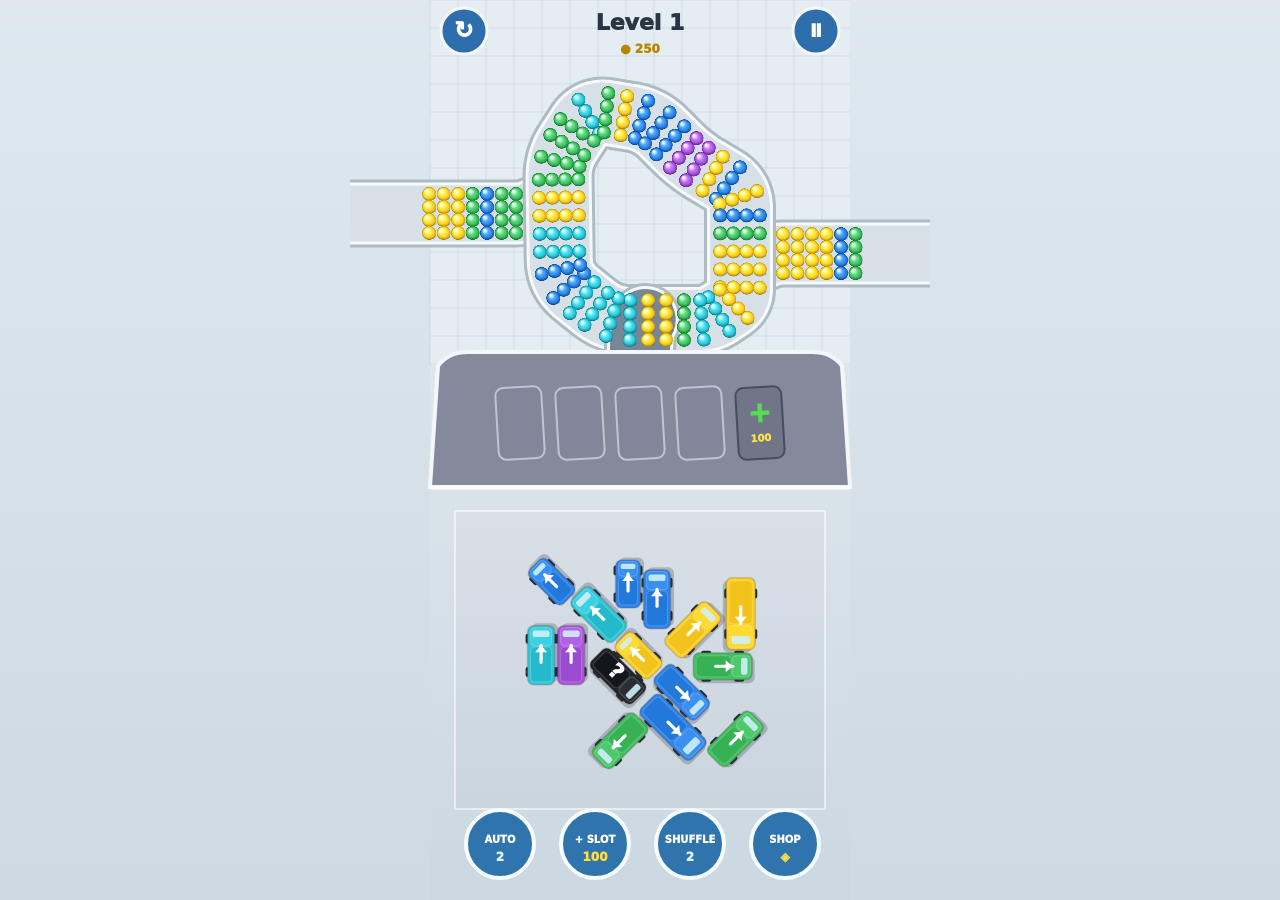
==== sweet-truck-jam/index.html @ ab4795d4 "Publish Build 65 with fully populated visible feeders" ====
<!doctype html>
<html lang="en">
<head>
<meta charset="utf-8" />
<meta name="viewport" content="width=device-width, initial-scale=1, viewport-fit=cover, maximum-scale=1, user-scalable=no" />
<meta name="theme-color" content="#dfe8ef" />
<title>Sweet Traffic Fever</title>
<link rel="stylesheet" href="style.css?v=65" />
</head>
<body>
<div id="app">
  <canvas id="game" aria-label="Sweet Traffic Fever game"></canvas>
  <div id="toast"></div>
  <div id="overlay" class="hidden">
    <div class="card">
      <div class="badge" id="overlayBadge">✓</div>
      <h1 id="overlayTitle">DELIVERED!</h1>
      <p id="overlayText"></p>
      <button id="overlayPrimary">NEXT LEVEL</button>
      <button id="overlaySecondary">RESTART</button>
    </div>
  </div>
</div>
<script src="game65.js?v=65"></script>
<!-- build-42-conveyor -->
</body>
</html>
---- sweet-truck-jam/style.css ----
html,body{margin:0;width:100%;height:100%;overflow:hidden;background:#dfe8ef;font-family:ui-rounded,"SF Pro Rounded",system-ui,-apple-system,BlinkMacSystemFont,"Segoe UI",sans-serif;touch-action:none;-webkit-user-select:none;user-select:none}
#app{position:fixed;inset:0;display:grid;place-items:center;background:linear-gradient(#dfe8ef,#cdd9e3)}
#game{display:block;width:100%;height:100%;touch-action:none}
#toast{position:fixed;left:50%;bottom:max(88px,calc(env(safe-area-inset-bottom) + 70px));transform:translate(-50%,12px);z-index:20;max-width:min(86vw,420px);padding:9px 14px;border-radius:18px;background:rgba(28,39,54,.84);color:white;font-weight:900;font-size:13px;letter-spacing:.2px;text-align:center;opacity:0;transition:opacity .16s ease,transform .16s ease;pointer-events:none;backdrop-filter:blur(8px)}
#toast.show{opacity:1;transform:translate(-50%,0)}
#overlay{position:fixed;inset:0;z-index:50;background:rgba(23,32,46,.52);display:grid;place-items:center;padding:22px;backdrop-filter:blur(6px)}
#overlay.hidden{display:none}
.card{width:min(86vw,360px);box-sizing:border-box;background:#fff;border-radius:28px;padding:24px;text-align:center;box-shadow:0 24px 80px rgba(0,0,0,.28)}
.badge{width:74px;height:74px;margin:0 auto 8px;border-radius:50%;display:grid;place-items:center;background:#e4f7eb;color:#2b9f5d;font-size:40px;font-weight:1000}.card h1{margin:4px 0 8px;font-size:28px;color:#26344b}.card p{margin:0 0 16px;color:#728099;font-weight:700;line-height:1.35}.card button{width:100%;min-height:50px;border:0;border-radius:15px;margin-top:9px;font-weight:1000;font-size:15px}.card button:first-of-type{background:#2c5aa0;color:#fff}.card button:last-of-type{background:#edf2f7;color:#344158}
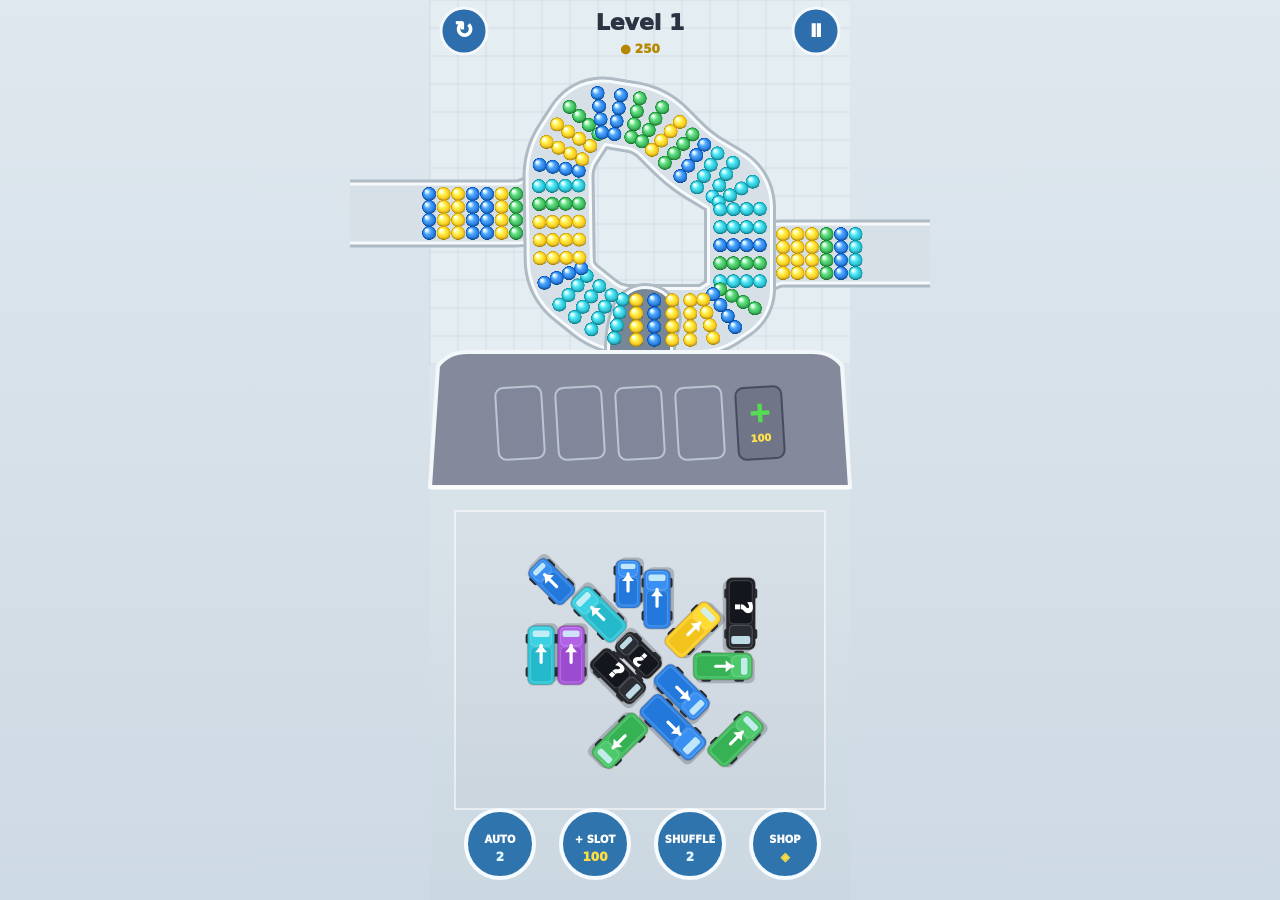
==== commit 8a3867e5: "Publish Build 66 with harder garage obstacle levels" ====
--- a/sweet-truck-jam/index.html
+++ b/sweet-truck-jam/index.html
@@ -5,7 +5,7 @@
 <meta name="viewport" content="width=device-width, initial-scale=1, viewport-fit=cover, maximum-scale=1, user-scalable=no" />
 <meta name="theme-color" content="#dfe8ef" />
 <title>Sweet Traffic Fever</title>
-<link rel="stylesheet" href="style.css?v=65" />
+<link rel="stylesheet" href="style.css?v=66" />
 </head>
 <body>
 <div id="app">
@@ -21,7 +21,7 @@
     </div>
   </div>
 </div>
-<script src="game65.js?v=65"></script>
+<script src="game66.js?v=66"></script>
 <!-- build-42-conveyor -->
 </body>
 </html>
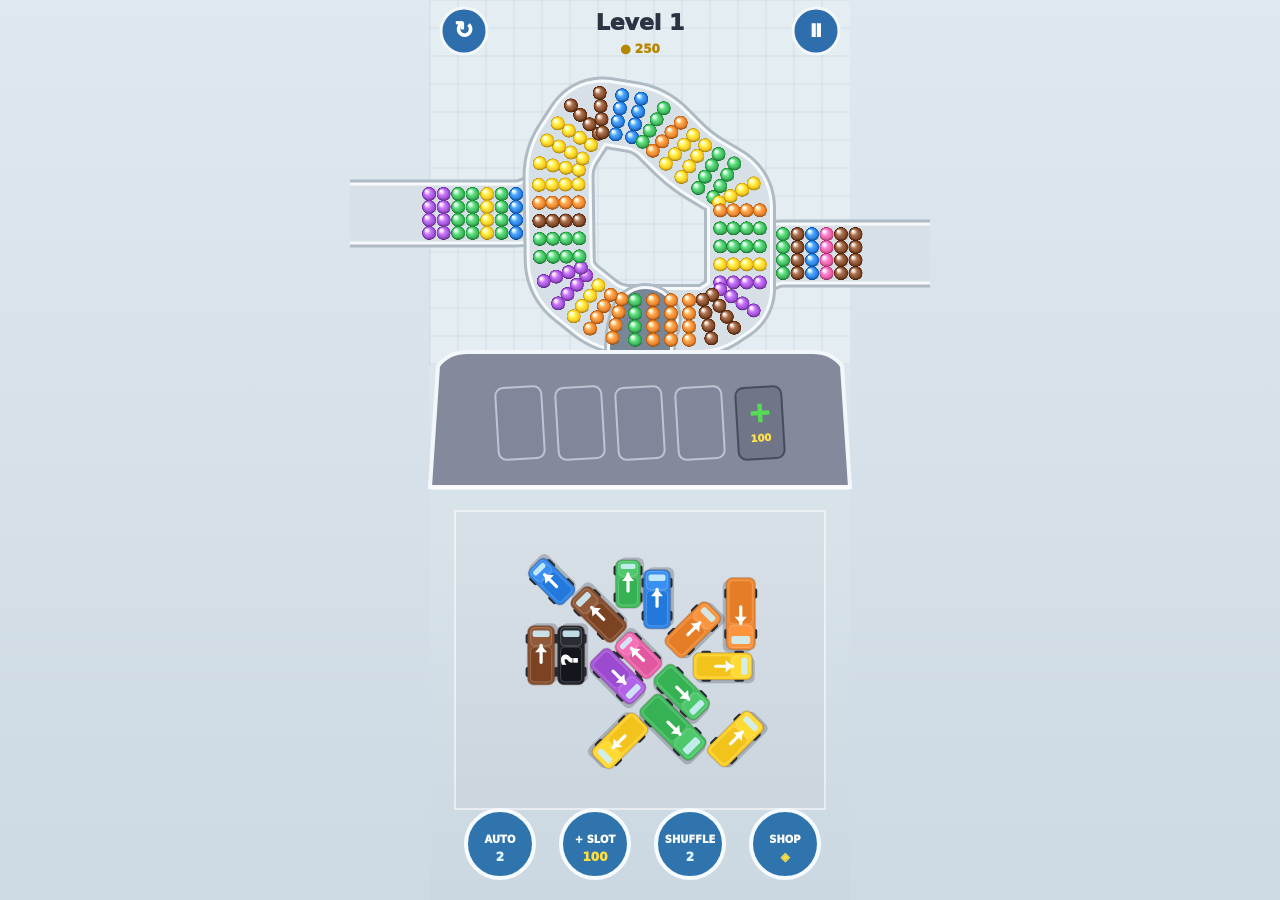
==== commit d1e71169: "Publish Build 67 with visual viewport fit and purple brown colours" ====
--- a/sweet-truck-jam/index.html
+++ b/sweet-truck-jam/index.html
@@ -5,7 +5,7 @@
 <meta name="viewport" content="width=device-width, initial-scale=1, viewport-fit=cover, maximum-scale=1, user-scalable=no" />
 <meta name="theme-color" content="#dfe8ef" />
 <title>Sweet Traffic Fever</title>
-<link rel="stylesheet" href="style.css?v=66" />
+<link rel="stylesheet" href="style.css?v=67" />
 </head>
 <body>
 <div id="app">
@@ -21,7 +21,7 @@
     </div>
   </div>
 </div>
-<script src="game66.js?v=66"></script>
+<script src="game67.js?v=67"></script>
 <!-- build-42-conveyor -->
 </body>
 </html>
--- a/sweet-truck-jam/style.css
+++ b/sweet-truck-jam/style.css
@@ -1,5 +1,5 @@
 html,body{margin:0;width:100%;height:100%;overflow:hidden;background:#dfe8ef;font-family:ui-rounded,"SF Pro Rounded",system-ui,-apple-system,BlinkMacSystemFont,"Segoe UI",sans-serif;touch-action:none;-webkit-user-select:none;user-select:none}
-#app{position:fixed;inset:0;display:grid;place-items:center;background:linear-gradient(#dfe8ef,#cdd9e3)}
+#app{position:absolute;left:0;top:0;width:100vw;height:100dvh;display:grid;place-items:center;background:linear-gradient(#dfe8ef,#cdd9e3);transform-origin:0 0}
 #game{display:block;width:100%;height:100%;touch-action:none}
 #toast{position:fixed;left:50%;bottom:max(88px,calc(env(safe-area-inset-bottom) + 70px));transform:translate(-50%,12px);z-index:20;max-width:min(86vw,420px);padding:9px 14px;border-radius:18px;background:rgba(28,39,54,.84);color:white;font-weight:900;font-size:13px;letter-spacing:.2px;text-align:center;opacity:0;transition:opacity .16s ease,transform .16s ease;pointer-events:none;backdrop-filter:blur(8px)}
 #toast.show{opacity:1;transform:translate(-50%,0)}
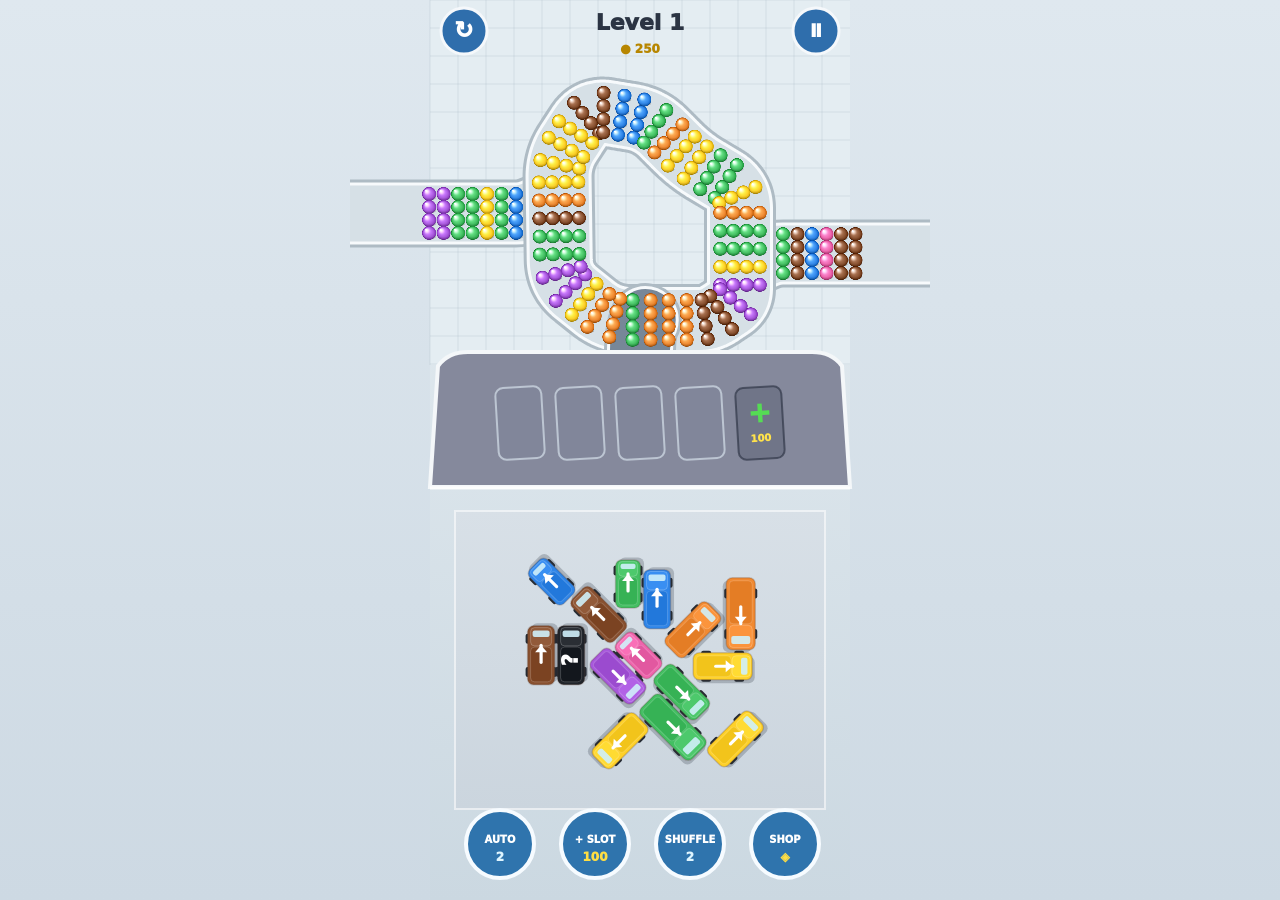
==== commit 7d214e24: "Publish Build 68 deadlock recovery controls" ====
--- a/sweet-truck-jam/index.html
+++ b/sweet-truck-jam/index.html
@@ -5,7 +5,7 @@
 <meta name="viewport" content="width=device-width, initial-scale=1, viewport-fit=cover, maximum-scale=1, user-scalable=no" />
 <meta name="theme-color" content="#dfe8ef" />
 <title>Sweet Traffic Fever</title>
-<link rel="stylesheet" href="style.css?v=67" />
+<link rel="stylesheet" href="style.css?v=68" />
 </head>
 <body>
 <div id="app">
@@ -17,11 +17,13 @@
       <h1 id="overlayTitle">DELIVERED!</h1>
       <p id="overlayText"></p>
       <button id="overlayPrimary">NEXT LEVEL</button>
+      <button id="overlayRescue" style="display:none">BUY 5TH SPACE - 100</button>
       <button id="overlaySecondary">RESTART</button>
+      <button id="overlayTertiary" style="display:none">QUIT</button>
     </div>
   </div>
 </div>
-<script src="game67.js?v=67"></script>
-<!-- build-42-conveyor -->
+<script src="game68.js?v=68"></script>
+<!-- build-68-deadlock-recovery -->
 </body>
 </html>
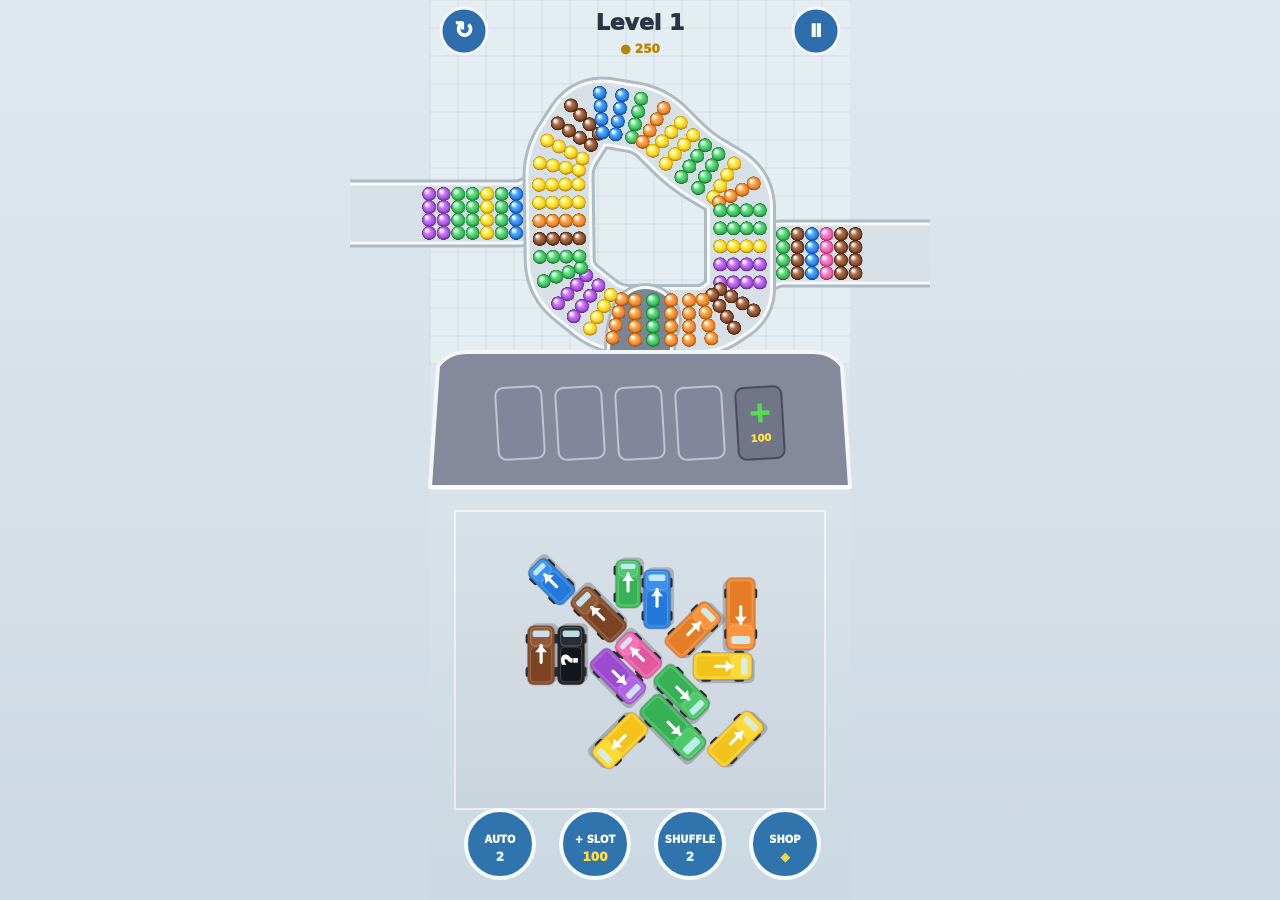
==== commit be256dec: "Publish standalone Build 69" ====
--- a/sweet-truck-jam/index.html
+++ b/sweet-truck-jam/index.html
@@ -5,7 +5,7 @@
 <meta name="viewport" content="width=device-width, initial-scale=1, viewport-fit=cover, maximum-scale=1, user-scalable=no" />
 <meta name="theme-color" content="#dfe8ef" />
 <title>Sweet Traffic Fever</title>
-<link rel="stylesheet" href="style.css?v=68" />
+<link rel="stylesheet" href="style.css?v=69" />
 </head>
 <body>
 <div id="app">
@@ -23,7 +23,7 @@
     </div>
   </div>
 </div>
-<script src="game68.js?v=68"></script>
-<!-- build-68-deadlock-recovery -->
+<script src="game69.js?v=69"></script>
+<!-- build-69-standalone-deadlock-recovery -->
 </body>
 </html>
--- a/sweet-truck-jam/style.css
+++ b/sweet-truck-jam/style.css
@@ -6,4 +6,8 @@
 #overlay{position:fixed;inset:0;z-index:50;background:rgba(23,32,46,.52);display:grid;place-items:center;padding:22px;backdrop-filter:blur(6px)}
 #overlay.hidden{display:none}
 .card{width:min(86vw,360px);box-sizing:border-box;background:#fff;border-radius:28px;padding:24px;text-align:center;box-shadow:0 24px 80px rgba(0,0,0,.28)}
-.badge{width:74px;height:74px;margin:0 auto 8px;border-radius:50%;display:grid;place-items:center;background:#e4f7eb;color:#2b9f5d;font-size:40px;font-weight:1000}.card h1{margin:4px 0 8px;font-size:28px;color:#26344b}.card p{margin:0 0 16px;color:#728099;font-weight:700;line-height:1.35}.card button{width:100%;min-height:50px;border:0;border-radius:15px;margin-top:9px;font-weight:1000;font-size:15px}.card button:first-of-type{background:#2c5aa0;color:#fff}.card button:last-of-type{background:#edf2f7;color:#344158}+.badge{width:74px;height:74px;margin:0 auto 8px;border-radius:50%;display:grid;place-items:center;background:#e4f7eb;color:#2b9f5d;font-size:40px;font-weight:1000}.card h1{margin:4px 0 8px;font-size:28px;color:#26344b}.card p{margin:0 0 16px;color:#728099;font-weight:700;line-height:1.35}.card button{width:100%;min-height:50px;border:0;border-radius:15px;margin-top:9px;font-weight:1000;font-size:15px}.card button:disabled{opacity:.45}
+#overlayPrimary{background:#2c5aa0;color:#fff}
+#overlayRescue{background:#e5f6e7;color:#278242}
+#overlaySecondary{background:#edf2f7;color:#344158}
+#overlayTertiary{background:#f8ecec;color:#b14949}
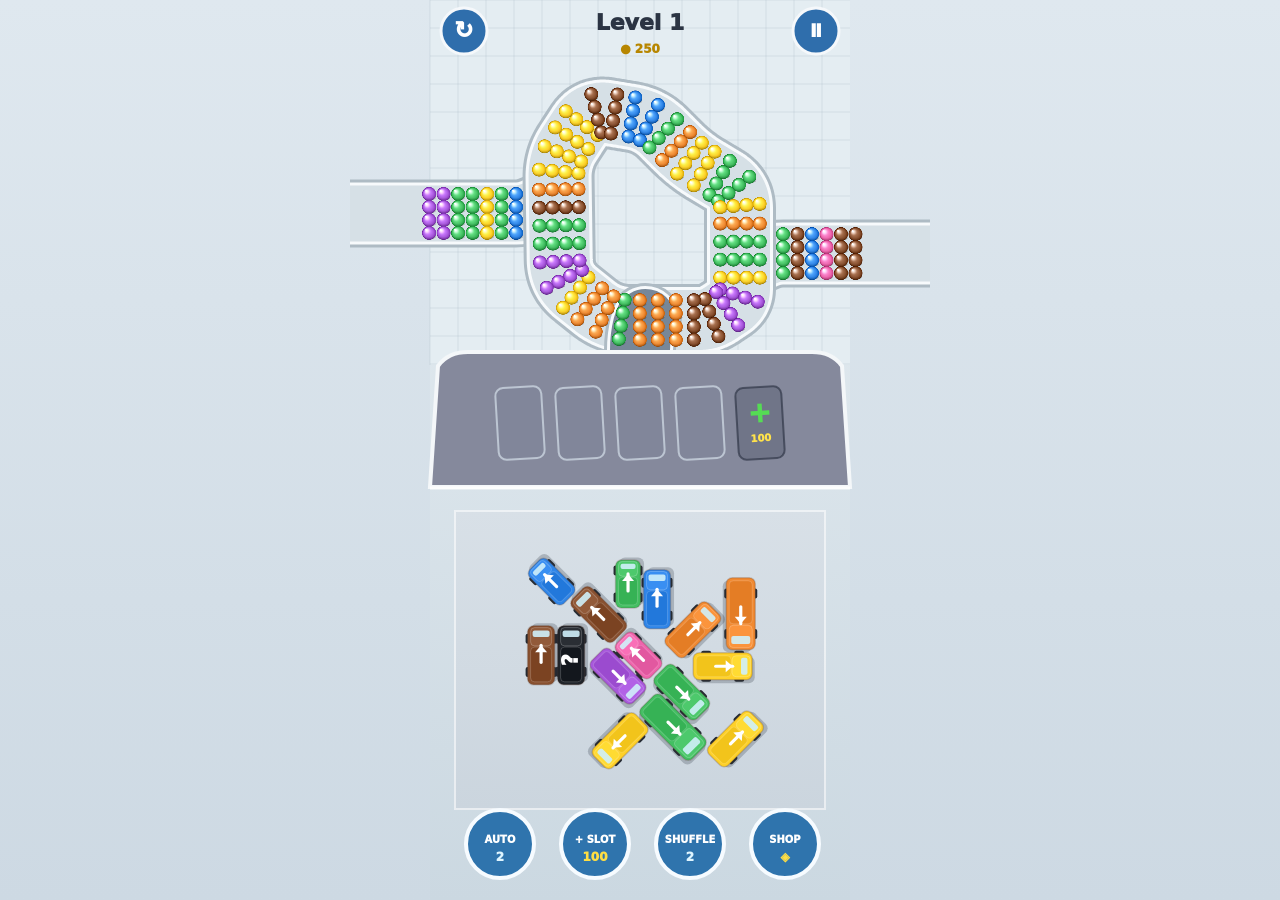
==== commit 1cf6f760: "Generate and smoke-test Build 70" ====
--- a/sweet-truck-jam/index.html
+++ b/sweet-truck-jam/index.html
@@ -5,7 +5,7 @@
 <meta name="viewport" content="width=device-width, initial-scale=1, viewport-fit=cover, maximum-scale=1, user-scalable=no" />
 <meta name="theme-color" content="#dfe8ef" />
 <title>Sweet Traffic Fever</title>
-<link rel="stylesheet" href="style.css?v=69" />
+<link rel="stylesheet" href="style.css?v=70" />
 </head>
 <body>
 <div id="app">
@@ -23,7 +23,7 @@
     </div>
   </div>
 </div>
-<script src="game69.js?v=69"></script>
+<script src="game70.js?v=70"></script>
 <!-- build-69-standalone-deadlock-recovery -->
 </body>
 </html>
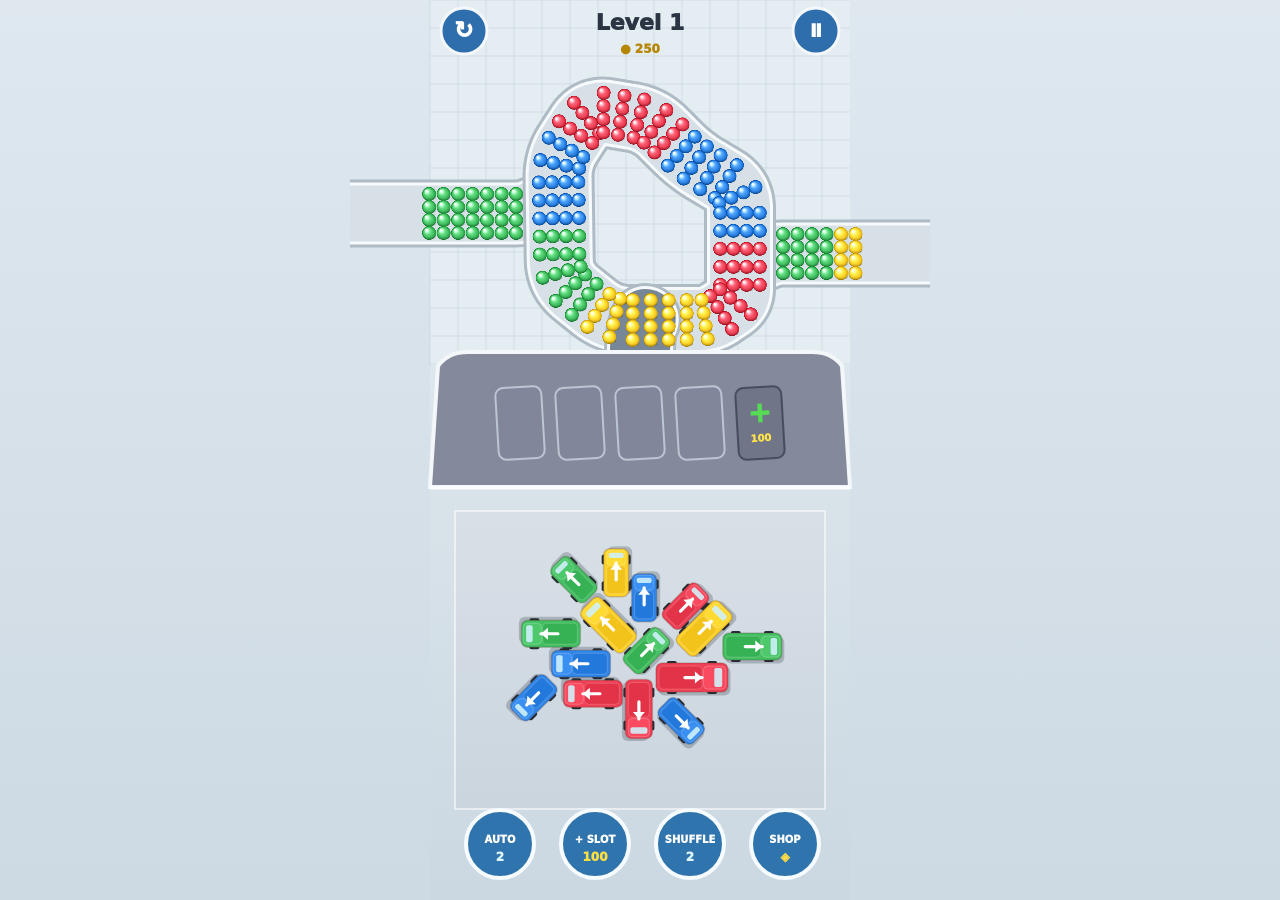
==== commit d6299067: "Generate and validate Build 71" ====
--- a/sweet-truck-jam/index.html
+++ b/sweet-truck-jam/index.html
@@ -5,7 +5,7 @@
 <meta name="viewport" content="width=device-width, initial-scale=1, viewport-fit=cover, maximum-scale=1, user-scalable=no" />
 <meta name="theme-color" content="#dfe8ef" />
 <title>Sweet Traffic Fever</title>
-<link rel="stylesheet" href="style.css?v=70" />
+<link rel="stylesheet" href="style.css?v=71" />
 </head>
 <body>
 <div id="app">
@@ -23,7 +23,7 @@
     </div>
   </div>
 </div>
-<script src="game70.js?v=70"></script>
-<!-- build-69-standalone-deadlock-recovery -->
+<script src="game71.js?v=71"></script>
+<!-- build-71-safe-level-generation -->
 </body>
 </html>
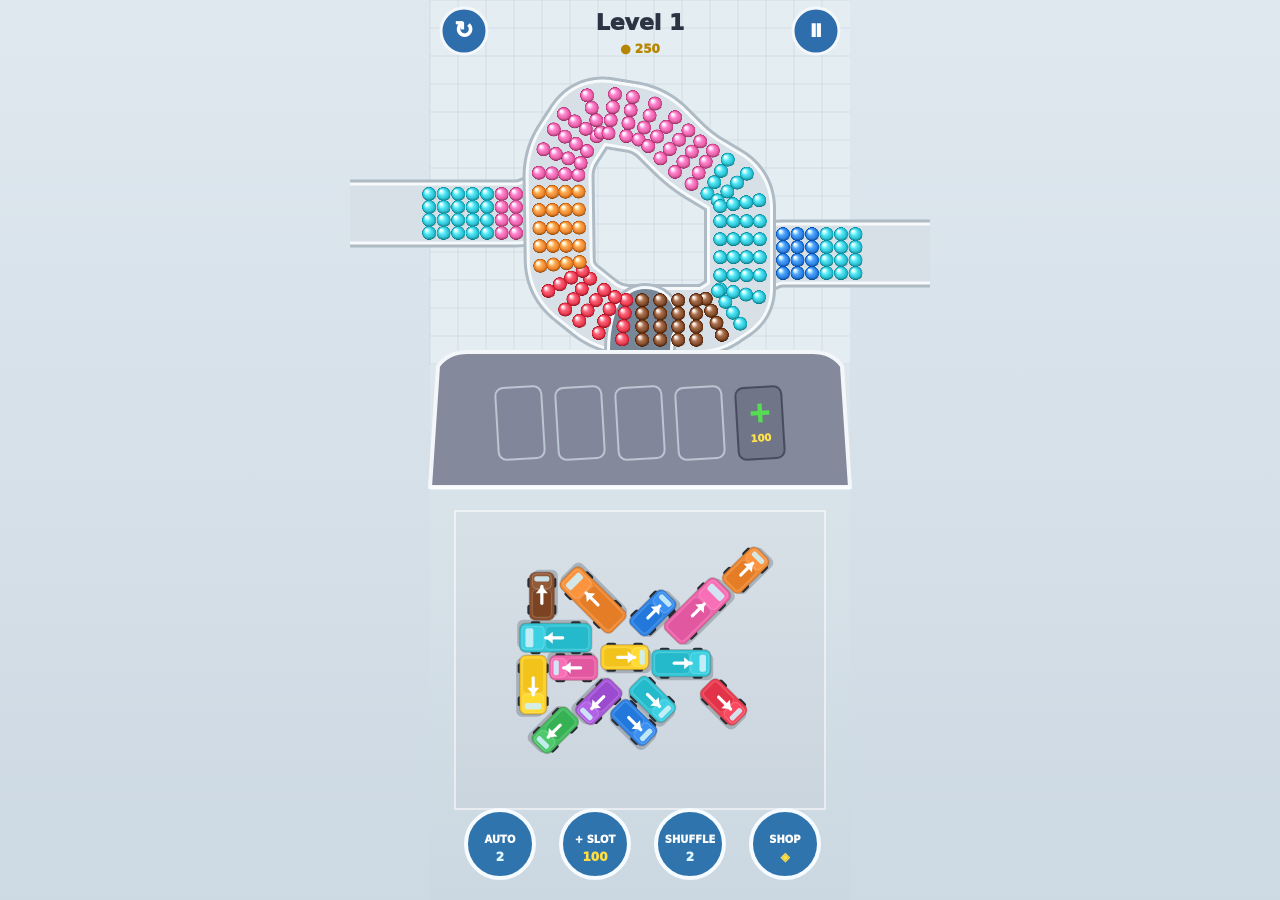
==== commit e72dd1fc: "Generate and validate Build 72" ====
--- a/sweet-truck-jam/index.html
+++ b/sweet-truck-jam/index.html
@@ -5,7 +5,7 @@
 <meta name="viewport" content="width=device-width, initial-scale=1, viewport-fit=cover, maximum-scale=1, user-scalable=no" />
 <meta name="theme-color" content="#dfe8ef" />
 <title>Sweet Traffic Fever</title>
-<link rel="stylesheet" href="style.css?v=71" />
+<link rel="stylesheet" href="style.css?v=72" />
 </head>
 <body>
 <div id="app">
@@ -23,7 +23,7 @@
     </div>
   </div>
 </div>
-<script src="game71.js?v=71"></script>
-<!-- build-71-safe-level-generation -->
+<script src="game72.js?v=72"></script>
+<!-- build-72-hard-puzzle-generation -->
 </body>
 </html>
